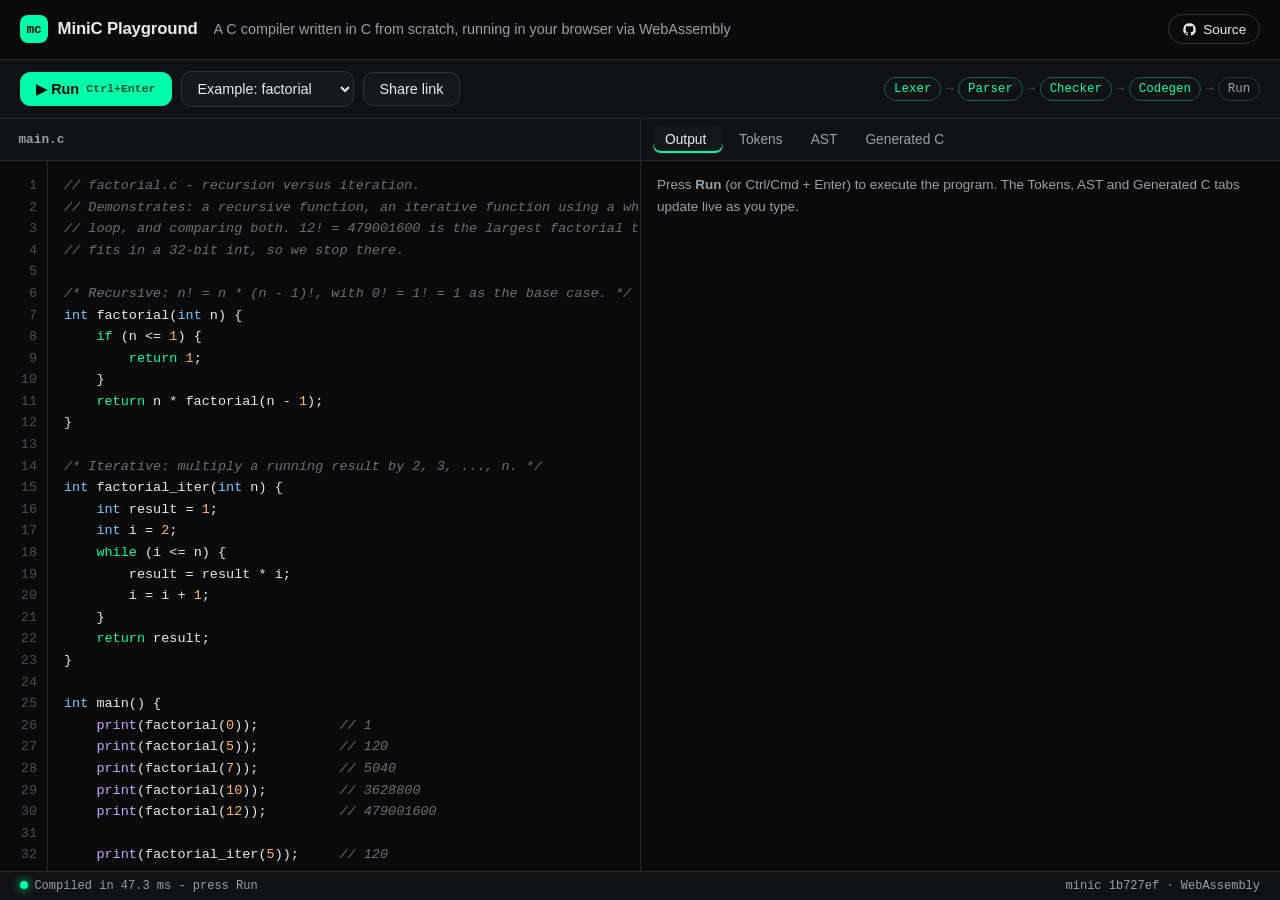
==== minic/index.html @ afec1979 "Add MiniC playground at /minic/ Self-contained page: the MiniC compiler compiled to WebAssembly, wit" ====
<!DOCTYPE html>
<html lang="en">
<head>
<meta charset="utf-8">
<meta name="viewport" content="width=device-width, initial-scale=1">
<title>MiniC Playground - a C compiler written in C, running in your browser</title>
<meta name="description" content="Try MiniC, a hand-written compiler for a subset of C, in your browser: see tokens, the abstract syntax tree and the generated C, and run programs. Compiled to WebAssembly.">
<style>
:root{
  --bg:#0a0a0a;--panel:#111213;--panel-2:#17181a;--line:#26292b;--line-2:#33363a;
  --text:#e9ebec;--muted:#9aa0a6;--hi:#03fca9;--hi-ink:#0a0a0a;--err:#ff6b6b;--warn:#ffcc66;
  --kw:#03fca9;--type:#7cc7ff;--num:#ffb86b;--str:#f5d76e;--com:#6b7177;--fn:#c9a6ff;
  --mono:ui-monospace,"SF Mono",SFMono-Regular,Menlo,Consolas,"Liberation Mono",monospace;
  --sans:-apple-system,BlinkMacSystemFont,"Segoe UI",Inter,Roboto,Helvetica,Arial,sans-serif;
}
*{box-sizing:border-box}
html,body{margin:0;height:100%;background:var(--bg);color:var(--text);font-family:var(--sans)}
a{color:inherit}
button,select{font:inherit;color:inherit}
.app{display:grid;grid-template-rows:auto auto 1fr auto;height:100vh;height:100dvh}

/* header */
header{display:flex;align-items:center;gap:1rem;padding:.9rem 1.25rem;border-bottom:1px solid var(--line)}
.logo{display:flex;align-items:center;gap:.6rem;font-weight:700;letter-spacing:-.01em;font-size:1.05rem;white-space:nowrap}
.logo .mark{width:28px;height:28px;border-radius:8px;background:var(--hi);color:var(--hi-ink);display:grid;place-items:center;font:700 .8rem var(--mono)}
.tag{color:var(--muted);font-size:.9rem;overflow:hidden;text-overflow:ellipsis;white-space:nowrap}
.spacer{flex:1}
.hlink{display:inline-flex;align-items:center;gap:.4rem;padding:.4rem .8rem;border:1px solid var(--line-2);border-radius:999px;text-decoration:none;font-size:.85rem;white-space:nowrap}
.hlink:hover{border-color:var(--hi)}
.hlink svg{width:15px;height:15px;fill:currentColor}

/* toolbar */
.toolbar{display:flex;flex-wrap:wrap;align-items:center;gap:.6rem;padding:.7rem 1.25rem;border-bottom:1px solid var(--line);background:var(--panel)}
.btn{display:inline-flex;align-items:center;gap:.45rem;padding:.5rem .95rem;border-radius:10px;border:1px solid var(--line-2);background:var(--panel-2);cursor:pointer;font-size:.9rem}
.btn:hover{border-color:var(--muted)}
.btn.primary{background:var(--hi);color:var(--hi-ink);border-color:var(--hi);font-weight:650}
.btn.primary:hover{filter:brightness(1.08)}
.btn:disabled{opacity:.55;cursor:default}
.btn kbd{font:600 .72rem var(--mono);opacity:.7}
select{padding:.5rem .7rem;border-radius:10px;border:1px solid var(--line-2);background:var(--panel-2);cursor:pointer;font-size:.9rem}
.pipeline{display:flex;align-items:center;gap:.3rem;margin-left:auto;font:500 .78rem var(--mono);color:var(--muted)}
.stage{padding:.25rem .55rem;border-radius:999px;border:1px solid var(--line-2);transition:all .2s}
.stage.ok{border-color:#1f5f4a;color:var(--hi)}
.stage.bad{border-color:#6b2a2a;color:var(--err);background:#2a1414}
.stage.skip{opacity:.45}
.arrow{opacity:.5}

/* main split */
main{display:grid;grid-template-columns:minmax(0,1fr) minmax(0,1fr);min-height:0}
.pane{display:flex;flex-direction:column;min-height:0;min-width:0}
.pane + .pane{border-left:1px solid var(--line)}
.pane-head{display:flex;align-items:center;gap:.25rem;padding:0 .75rem;height:42px;border-bottom:1px solid var(--line);background:var(--panel);flex:none}
.pane-title{font:600 .8rem var(--mono);color:var(--muted);padding:0 .4rem}
.tab{padding:.4rem .75rem;border:0;background:none;border-radius:8px;cursor:pointer;color:var(--muted);font-size:.86rem}
.tab:hover{color:var(--text)}
.tab[aria-selected="true"]{background:var(--panel-2);color:var(--text);box-shadow:inset 0 -2px 0 var(--hi)}
.tab .count{font:600 .7rem var(--mono);margin-left:.3rem;color:var(--err)}

/* editor */
.editor{position:relative;flex:1;min-height:0;display:flex;overflow:hidden;background:var(--bg)}
.gutter{flex:none;padding:14px 10px 14px 0;width:48px;text-align:right;font:13.5px/1.6 var(--mono);color:#4b5056;user-select:none;overflow:hidden;background:var(--bg);border-right:1px solid var(--line)}
.gutter div.err{color:var(--err);font-weight:700}
.code-wrap{position:relative;flex:1;min-width:0}
.code-wrap pre,.code-wrap textarea{position:absolute;inset:0;margin:0;padding:14px 16px;border:0;font:13.5px/1.6 var(--mono);tab-size:4;white-space:pre;overflow:auto;letter-spacing:0}
.code-wrap pre{pointer-events:none;color:var(--text)}
.code-wrap textarea{background:transparent;color:transparent;caret-color:var(--hi);resize:none;outline:none;-webkit-text-fill-color:transparent}
.code-wrap textarea::selection{background:rgba(3,252,169,.25);-webkit-text-fill-color:transparent}
.k{color:var(--kw)}.t{color:var(--type)}.n{color:var(--num)}.s{color:var(--str)}.c{color:var(--com);font-style:italic}.f{color:var(--fn)}

/* output */
.out{flex:1;min-height:0;overflow:auto;margin:0;padding:14px 16px;font:13.5px/1.6 var(--mono);white-space:pre;background:var(--bg)}
.out .e{color:var(--err)}.out .w{color:var(--warn)}.out .m{color:var(--muted)}.out .okline{color:var(--hi)}
.out .node{color:var(--type)}.out .lbl{color:var(--muted)}
.tokgrid{display:flex;flex-wrap:wrap;gap:6px;white-space:normal}
.tok{padding:.2rem .5rem;border-radius:7px;border:1px solid var(--line-2);font:12.5px var(--mono);background:var(--panel)}
.tok.kw{border-color:#1f5f4a;color:var(--kw)}.tok.id{color:var(--text)}.tok.lit{color:var(--num);border-color:#5a4325}.tok.op{color:var(--muted)}.tok.eof{opacity:.5}
.empty{color:var(--muted);font-family:var(--sans);white-space:normal;line-height:1.5}

/* status bar */
footer{display:flex;align-items:center;gap:1rem;padding:.45rem 1.25rem;border-top:1px solid var(--line);font:12px var(--mono);color:var(--muted);background:var(--panel)}
footer .dot{width:8px;height:8px;border-radius:50%;background:var(--hi);box-shadow:0 0 10px var(--hi);display:inline-block;margin-right:.4rem}
footer .dot.bad{background:var(--err);box-shadow:0 0 10px var(--err)}
footer .grow{flex:1}

@media (max-width:860px){
  .app{height:auto;min-height:100vh}
  main{grid-template-columns:1fr}
  .pane + .pane{border-left:0;border-top:1px solid var(--line)}
  .editor{min-height:340px}
  .out{min-height:300px}
  .tag{display:none}
  .pipeline{margin-left:0;width:100%;overflow-x:auto}
}
</style>
</head>
<body>
<div class="app">
  <header>
    <div class="logo"><span class="mark">mc</span>MiniC Playground</div>
    <div class="tag">A C compiler written in C from scratch, running in your browser via WebAssembly</div>
    <div class="spacer"></div>
    <a class="hlink" href="https://github.com/MrBaten/minic-compiler" target="_blank" rel="noopener"><svg viewBox="0 0 24 24" aria-hidden="true"><path d="M12 2a10 10 0 0 0-3.16 19.49c.5.09.68-.22.68-.48v-1.7c-2.78.6-3.37-1.34-3.37-1.34-.45-1.16-1.11-1.47-1.11-1.47-.91-.62.07-.6.07-.6 1 .07 1.53 1.03 1.53 1.03.9 1.52 2.34 1.08 2.91.83.09-.65.35-1.09.63-1.34-2.22-.25-4.55-1.11-4.55-4.94 0-1.09.39-1.98 1.03-2.68-.1-.25-.45-1.27.1-2.64 0 0 .84-.27 2.75 1.02a9.5 9.5 0 0 1 5 0c1.91-1.3 2.75-1.02 2.75-1.02.55 1.37.2 2.39.1 2.64.64.7 1.03 1.59 1.03 2.68 0 3.84-2.34 4.68-4.57 4.93.36.31.68.92.68 1.85v2.75c0 .27.18.58.69.48A10 10 0 0 0 12 2Z"/></svg>Source</a>
  </header>

  <div class="toolbar">
    <button class="btn primary" id="run" title="Run (Ctrl/Cmd + Enter)">&#9654; Run <kbd id="runkey">Ctrl+Enter</kbd></button>
    <select id="examples" aria-label="Load an example"></select>
    <button class="btn" id="share" title="Copy a link to this program">Share link</button>
    <div class="pipeline" aria-label="Compiler pipeline status">
      <span class="stage" id="st-lexer">Lexer</span><span class="arrow">&rarr;</span>
      <span class="stage" id="st-parser">Parser</span><span class="arrow">&rarr;</span>
      <span class="stage" id="st-checker">Checker</span><span class="arrow">&rarr;</span>
      <span class="stage" id="st-codegen">Codegen</span><span class="arrow">&rarr;</span>
      <span class="stage" id="st-run">Run</span>
    </div>
  </div>

  <main>
    <section class="pane" aria-label="Mini-C source">
      <div class="pane-head"><span class="pane-title">main.c</span></div>
      <div class="editor">
        <div class="gutter" id="gutter" aria-hidden="true"></div>
        <div class="code-wrap">
          <pre id="hl" aria-hidden="true"></pre>
          <textarea id="src" spellcheck="false" autocapitalize="off" autocomplete="off" autocorrect="off" aria-label="Mini-C source code"></textarea>
        </div>
      </div>
    </section>
    <section class="pane" aria-label="Compiler output">
      <div class="pane-head" role="tablist">
        <button class="tab" role="tab" data-tab="output" aria-selected="true">Output<span class="count" id="errcount"></span></button>
        <button class="tab" role="tab" data-tab="tokens" aria-selected="false">Tokens</button>
        <button class="tab" role="tab" data-tab="ast" aria-selected="false">AST</button>
        <button class="tab" role="tab" data-tab="c" aria-selected="false">Generated C</button>
      </div>
      <div class="out" id="out" role="tabpanel" tabindex="0"></div>
    </section>
  </main>

  <footer>
    <span id="status"><span class="dot"></span>Loading compiler&hellip;</span>
    <span class="grow"></span>
    <span id="meta">minic 1b727ef &middot; WebAssembly</span>
  </footer>
</div>

<script>
/*
 * minic-wasi.js - a minimal WASI host for running minic.wasm.
 *
 * minic.wasm is the unmodified compiler (src/*.c) built with
 * `clang --target=wasm32-wasi`. It only needs a handful of WASI calls:
 * command-line arguments, stdin/stdout/stderr and proc_exit. Files are never
 * opened: the program source is passed on stdin (`minic - --run`).
 *
 * runMinic(module, args, stdinText, options) -> { stdout, stderr, exitCode, truncated }
 *   module     a compiled WebAssembly.Module of minic.wasm
 *   args       argument list without argv[0], e.g. ["-", "--ast"]
 *   stdinText  the Mini-C source code
 *   options    { maxOutputBytes } (default 1 MiB per stream)
 *
 * Works in browsers (main thread or worker) and in Node.js (used by test.mjs).
 * Very deep recursion can exhaust the JavaScript engine's stack before
 * minic's own recursion limit; that is reported as a runtime error too.
 */
(function (root) {
    "use strict";

    var ERRNO_SUCCESS = 0;
    var ERRNO_BADF = 8;
    var ERRNO_NOENT = 44;
    var ERRNO_SPIPE = 70;

    /* Thrown by proc_exit to unwind out of the WebAssembly call stack. */
    function ExitSignal(code) { this.code = code; }

    /* Thrown when a program prints more than the output limit. */
    function OutputLimit() {}

    function runMinic(module, args, stdinText, options) {
        var maxOut = (options && options.maxOutputBytes) || 1024 * 1024;
        var encoder = new TextEncoder();
        var argv = ["minic"].concat(args).map(function (a) { return encoder.encode(a + "\0"); });
        var stdin = encoder.encode(stdinText || "");
        var stdinPos = 0;
        var out = { 1: [], 2: [] };
        var outLen = { 1: 0, 2: 0 };
        var truncated = false;
        var memory = null;

        function view() { return new DataView(memory.buffer); }
        function bytes() { return new Uint8Array(memory.buffer); }

        var wasi = {
            args_sizes_get: function (argcPtr, bufSizePtr) {
                var size = argv.reduce(function (n, a) { return n + a.length; }, 0);
                view().setUint32(argcPtr, argv.length, true);
                view().setUint32(bufSizePtr, size, true);
                return ERRNO_SUCCESS;
            },
            args_get: function (argvPtr, bufPtr) {
                var dv = view(), mem = bytes();
                argv.forEach(function (a, i) {
                    dv.setUint32(argvPtr + 4 * i, bufPtr, true);
                    mem.set(a, bufPtr);
                    bufPtr += a.length;
                });
                return ERRNO_SUCCESS;
            },
            fd_write: function (fd, iovs, iovsLen, nwrittenPtr) {
                var dv = view(), mem = bytes(), total = 0, i;
                if (fd !== 1 && fd !== 2) { return ERRNO_BADF; }
                for (i = 0; i < iovsLen; i++) {
                    var ptr = dv.getUint32(iovs + 8 * i, true);
                    var len = dv.getUint32(iovs + 8 * i + 4, true);
                    if (outLen[fd] + len > maxOut) {
                        truncated = true;
                        throw new OutputLimit();
                    }
                    out[fd].push(mem.slice(ptr, ptr + len));
                    outLen[fd] += len;
                    total += len;
                }
                dv.setUint32(nwrittenPtr, total, true);
                return ERRNO_SUCCESS;
            },
            fd_read: function (fd, iovs, iovsLen, nreadPtr) {
                var dv = view(), mem = bytes(), total = 0, i;
                if (fd !== 0) { return ERRNO_BADF; }
                for (i = 0; i < iovsLen; i++) {
                    var ptr = dv.getUint32(iovs + 8 * i, true);
                    var len = dv.getUint32(iovs + 8 * i + 4, true);
                    var chunk = stdin.subarray(stdinPos, stdinPos + len);
                    mem.set(chunk, ptr);
                    stdinPos += chunk.length;
                    total += chunk.length;
                    if (chunk.length < len) { break; }
                }
                dv.setUint32(nreadPtr, total, true);
                return ERRNO_SUCCESS;
            },
            fd_fdstat_get: function (fd, statPtr) {
                var dv = view();
                if (fd > 2) { return ERRNO_BADF; }
                dv.setUint8(statPtr, 2);                     /* character device */
                dv.setUint16(statPtr + 2, 0, true);          /* flags */
                dv.setBigUint64(statPtr + 8, BigInt("0xffffffffffffffff"), true);
                dv.setBigUint64(statPtr + 16, BigInt("0xffffffffffffffff"), true);
                return ERRNO_SUCCESS;
            },
            fd_fdstat_set_flags: function () { return ERRNO_SUCCESS; },
            fd_seek: function () { return ERRNO_SPIPE; },
            fd_close: function () { return ERRNO_SUCCESS; },
            fd_prestat_get: function () { return ERRNO_BADF; },      /* no preopened dirs */
            fd_prestat_dir_name: function () { return ERRNO_BADF; },
            path_open: function () { return ERRNO_NOENT; },          /* no filesystem */
            proc_exit: function (code) { throw new ExitSignal(code); }
        };

        var instance = new WebAssembly.Instance(module, { wasi_snapshot_preview1: wasi });
        memory = instance.exports.memory;
        var exitCode = 0;
        try {
            instance.exports._start();
        } catch (e) {
            if (e instanceof ExitSignal) {
                exitCode = e.code;
            } else if (e instanceof OutputLimit) {
                exitCode = 1;
            } else if (e instanceof RangeError) {
                /* The JavaScript engine's own call stack ran out (deep Mini-C
                 * recursion) before minic's MAX_CALL_DEPTH was reached. */
                out[2].push(encoder.encode("Runtime Error: call stack overflow (recursion too deep for the browser's stack)\n"));
                exitCode = 1;
            } else if (e instanceof WebAssembly.RuntimeError) {
                out[2].push(encoder.encode("minic: internal error: " + e.message + "\n"));
                exitCode = 134;
            } else {
                throw e;
            }
        }

        function join(chunks) {
            var n = chunks.reduce(function (s, c) { return s + c.length; }, 0);
            var all = new Uint8Array(n), off = 0;
            chunks.forEach(function (c) { all.set(c, off); off += c.length; });
            return new TextDecoder("utf-8").decode(all);
        }

        return { stdout: join(out[1]), stderr: join(out[2]), exitCode: exitCode, truncated: truncated };
    }

    root.runMinic = runMinic;
    if (typeof module !== "undefined" && module.exports) {
        module.exports = { runMinic: runMinic };
    }
})(typeof self !== "undefined" ? self : this);

</script>
<script>
(function () {
  "use strict";

  var WASM_BASE64 = "AGFzbQEAAAABjAEUYAF/AX9gA39/fwF/YAN/fn8BfmACf38Bf2AEf39/fwF/YAR/fn9/AX9gCX9/f39/fn5/fwF/YAF/AGAAAGAFf39/f38Bf2ACf38AYAR/f39/AGADf39/AGAAAX9gCH9/f39+fn9/AX9gBX9/f39/AGACf34AYAR/f39+AX5gAnx/[base64]/AUHg2oAECwcTAgZtZW1vcnkCAAZfc3RhcnQADgkOAQBBAQsGaGptboIBigEKs4AElgEEABBhCwMAAAtEAQF/AkACQEEAKAKAxoCAAA0AQQBBATYCgMaAgAAQjICAgAAQxoCAgAAhABDWgICAACAADQEPCwAACyAAENKAgIAAAAtQAQF/AkBBAUHgABDCgICAACIDDQBB256AgABBFUEBQQAoAuSvgIAAEPqAgIAAGkEBENeAgIAAAAsgAyACNgIIIAMgATYCBCADIAA2AgAgAwtZAQJ/[base64]/QbWWgIAAIQECQCAAQQ5LDQAgAEECdEGYq4CAAGooAgAhAQsgAQsuAQF/QdGMgIAAIQECQCAAQX9qIgBBA0sNACAAQQJ0QYirgIAAaigCACEBCyABC40RAQZ/[base64]/[base64]/[base64]/aiIHQQNLDQAgB0ECdEGIq4CAAGooAgAhBQsgBCgCECEEIAIgBTYCACACIARBh6uAgAAgBBs2AgRBlIuAgAAgAhD+gICAABogA0EEaiEDIAZBAWoiBiAAKAJYSA0ACwtBpZiAgAAQgIGAgAAaIAFBAWohASAAKAJAIgANEQwSC0HRjICAACEEAkAgACgCHEF/aiIFQQNLDQAgBUECdEGIq4CAAGooAgAhBAsgAiADNgI0IAIgBDYCMEGloYCAACACQTBqEP6AgIAAGiABQQFqIQEgACgCNCIADRAMEQtB/I+AgAAQgIGAgAAaIABBzABqKAIAQQFIDRAgAUEBaiEEQQAhA0EAIQEDQCAAKAJIIANqKAIAIAQQlYCAgAAgA0EEaiEDIAFBAWoiASAAKAJMSA0ADBELC0G/iYCAABCAgYCAABogAUEBaiEFIAAoAjghBgJAIAFBAEgiBA0AIAVBAXQiA0EBIANBAUobIQMDQEEgEP+AgIAAGiADQX9qIgMNAAsLQdOWgIAAEICBgIAAGiAGIAFBAmoiARCVgICAACAAKAJAIQYCQCAEDQAgBUEBdCIDQQEgA0EBShshAwNAQSAQ/4CAgAAaIANBf2oiAw0ACwtB3paAgAAQgIGAgAAaIAYgARCVgICAACAAKAJEIgBFDQ8CQCAEDQAgBUEBdCIDQQEgA0EBShshAwNAQSAQ/[base64]/4CAgAAaIANBf2oiAw0ACwtBx5aAgAAQgIGAgAAaIAANDQwOC0GsiYCAABCAgYCAABoCQCAAKAI0IgRFDQACQCABQQBIDQAgAUEBdEECaiIDQQEgA0EBShshAwNAQSAQ/4CAgAAaIANBf2oiAw0ACwtBzZaAgAAQgIGAgAAaIAQgAUECahCVgICAAAsCQCAAKAI4IgRFDQACQCABQQBIDQAgAUEBdEECaiIDQQEgA0EBShshAwNAQSAQ/4CAgAAaIANBf2oiAw0ACwtB05aAgAAQgIGAgAAaIAQgAUECahCVgICAAAsCQCAAKAI8IgRFDQACQCABQQBIDQAgAUEBdEECaiIDQQEgA0EBShshAwNAQSAQ/[base64]/oCAgAAaDAULIAIgACgCGDYCkAFBmaSAgAAgAkGQAWoQ/[base64]/[base64]/[base64]///[base64]/ajYCMAJAIAcoAhxBA0YNACAHKAIQIgJB4I6AgAAQkYGAgABFDQAgBygCQBCagICAAA0AIAEgAjYCACAHQdSKgIAAIAEQm4CAgAALIAFBADYCPAwBCyABQSxqIAcQnICAgAALIApBAWoiCiAAKAJMSA0ACwsgBA0BC0HZo4CAAEE/[base64]/[base64]/[base64]/[base64]/aiIBRQ0EDAALC0EBDwsgACgCRCIBRQ0BIAAoAkAhAiABIQAgAhCagICAAA0ACwtBAAtuAQF/[base64]/[base64]/I4CAgIAAQRBrIgIkgICAgABB/[base64]/wFxQT9HDQAgBEH/AXFBP0cNAEG0loCAAEECQQEgARD6gICAABoMAQsgAsAgARD1gICAABoLIAAtAAEhAiAALQAAIQQgAEEBaiEAIAINAAsLQaKYgIAAQQRBASABEPqAgIAAGgwHC0HgnICAAEEQQQEgARD6gICAABoCQCAAKAIUIgAtAAAiAkUNAEEAIQQDQAJAAkAgAkH/AXFBP0cNACAEQf8BcUE/[base64]/Rw0AIARB/[base64]/[base64]/[base64]/[base64]/[base64]/I4CAgIAAQRBrIgQkgICAgAAgACgCBBDbgICAABogBCABKQIENwMAQQAoAuSvgIAAIgBB/p2AgAAgBBDxgICAABogBCADNgIMIAAgAiADEISBgIAAGkEKIAAQ9YCAgAAaQQEQ14CAgAAAC/MEAQt/[base64]/[base64]/[base64]/EeARB/[base64]/[base64]/[base64]/AXFBPUYbIQoMBwtBEkERIA1B/wFxQT1GGyEKDAYLQRZBFCANQf8BcUE9RhshCgwFC0EXQRUgDUH/AXFBPUYbIQoMBAsgDUH/AXEhDEEmIQ1BGCEKIAxBJkYNAyACQSY7AGggAiACQegAajYCICAHIAZB+5mAgAAgAkEgahCtgICAAAALIA1B/wFxIQxB/[base64]/[base64]/AXEOCwIAAAAAAAAAAAACAAsgBkEBaiEGIAogC2otAAAhDSALQQFqIgghCwwACwsLCwtlAQF/[base64]/[base64]/[base64]/[base64]/IAAQvYCAgAAhAQN/[base64]/[base64]/gICAAAuGNwELfyOAgICAAEEQayIBJICAgIAAAkBBACgCnMaAgAAiAg0AAkACQEEAKALcyYCAACIDRQ0AQQAoAuDJgIAAIQQMAQtBAEJ/[base64]/[base64]/[base64]/IQUgAEG/f0sNACAAQRNqIgRBcHEhBUEAKAKIxoCAACIKRQ0AQQAhCAJAIAVBgAJJDQBBHyEIIAVB////B0sNACAEQQh2IgQgBEGA/[base64]/Rg0FIAkhBwJAQQAoAuDJgIAAIgRBf2oiAyAAcUUNACAJIABrIAMgAGpBACAEa3FqIQcLIAcgBU0NBSAHQf7///8HSw0FAkBBACgCvMmAgAAiBEUNAEEAKAK0yYCAACIDIAdqIgYgA00NBiAGIARLDQYLIAcQ1ICAgAAiBCAARw0BDAcLIAAgBmsgB3EiB0H+////B0sNBCAHENSAgIAAIgAgBCgCACAEKAIEakYNAyAAIQQLAkAgBEF/Rg0AIAVByABqIAdNDQACQCAIIAdrQQAoAuTJgIAAIgNqQQAgA2txIgNB/v///wdNDQAgBCEADAcLAkAgAxDUgICAAEF/Rg0AIAMgB2ohByAEIQAMBwtBACAHaxDUgICAABoMBAsgBCEAIARBf0cNBQwDC0EAIQkMBwtBACEADAULIABBf0cNAgtBAEEAKALAyYCAAEEEcjYCwMmAgAALIAlB/v///wdLDQEgCRDUgICAACEAQQAQ1ICAgAAhBCAAQX9GDQEgBEF/[base64]/[base64]////B0sNACAEQQh2IgMgA0GA/[base64]////B0sNACAAQQh2IgQgBEGA/[base64]/AUsNACADQXhxQazGgIAAaiEEAkACQEEAKAKExoCAACIGQQEgA0EDdnQiA3ENAEEAIAYgA3I2AoTGgIAAIAQhAwwBCyAEKAIIIQMLIAMgADYCDCAEIAA2AgggACAENgIMIAAgAzYCCAwBC0EfIQQCQCADQf///wdLDQAgA0EIdiIEIARBgP4/[base64]/[base64]/[base64]/AUsNACAAQXhxQazGgIAAaiECAkACQEEAKAKExoCAACIEQQEgAEEDdnQiAHENAEEAIAQgAHI2AoTGgIAAIAIhAAwBCyACKAIIIQALIAAgATYCDCACIAE2AgggASACNgIMIAEgADYCCA8LQR8hAgJAIABB////B0sNACAAQQh2IgIgAkGA/[base64]/aiIBQX8gARs2AqTGgIAACwtrAgF/[base64]/gICAACICDQBBAA8LIAIgAEF8QXggAygCACIFQQNxGyAFQXhxaiIFIAEgBSABSRsQjYGAgAAhASAAEMGAgIAAIAEhAAsgAAuSDQEGfyAAIAFqIQICQAJAIAAoAgQiA0EBcQ0AIANBA3FFDQEgACgCACIDIAFqIQECQAJAIAAgA2siAEEAKAKYxoCAAEYNAAJAIANB/[base64]/wFLDQAgAUF4cUGsxoCAAGohAwJAAkBBACgChMaAgAAiBEEBIAFBA3Z0IgFxDQBBACAEIAFyNgKExoCAACADIQEMAQsgAygCCCEBCyABIAA2AgwgAyAANgIIIAAgAzYCDCAAIAE2AggPC0EfIQMCQCABQf///wdLDQAgAUEIdiIDIANBgP4/[base64]//8DcQsRACAAIAEQgYCAgABB//8DcQsPACAAEIKAgIAAQf//A3ELEQAgACABEIOAgIAAQf//A3ELEQAgACABEISAgIAAQf//A3ELEQAgACABEIWAgIAAQf//A3ELEwAgACABIAIQhoCAgABB//8DcQsVACAAIAEgAiADEIeAgIAAQf//A3ELFQAgACABIAIgAxCIgICAAEH//wNxCxUAIAAgASACIAMQiYCAgABB//8DcQslACAAIAEgAiACEJOBgIAAIAMgBCAFIAYgBxCKgICAAEH//wNxCwsAIAAQi4CAgAAACwQAAAALTgACQCAADQA/AEEQdA8LAkAgAEH//wNxDQAgAEF/TA0AAkAgAEEQdkAAIgBBf0cNAEEAQTA2AvTJgIAAQX8PCyAAQRB0DwsQ04CAgAAACwIACw4AENWAgIAAEPKAgIAACxcAENWAgIAAEPKAgIAAIAAQxYCAgAAACwIAC5gBAQV/[base64]/[base64]/[base64]/[base64]/Rg0BPwCtQhCGIAGtWA0BIAJBCGohAiAAQX9qIgBFDQIMAAsLENOAgIAAAAsLXQEBfyOAgICAAEEQayIEJICAgIAAIAQgAzYCDAJAAkBBgICAgABFDQAgACABIAIgBEEMakEAEI2AgIAAIQMMAQsgACABIAIQ4ICAgAAhAwsgBEEQaiSAgICAACADC7cCAQp/IABBf2ohAwNAIANBAWoiAy0AAEEvRg0AC0EAIQQCQAJAQQAoAvjJgIAAIgVFDQBBACgC/MmAgAAhBkF/IQcDQCAGIAVBf2oiBUEDdGoiCCgCACIJEJOBgIAAIQoCQAJAIAdBf0YNACAKIARNDQELAkACQCAKDQAgAy0AAEH/AXFBL0cNAQsgAyAJIAoQjIGAgAANASAJQX9qIQsgCiEMAkADQCAMIgBFDQEgAEF/aiEMIAsgAGotAABBL0YNAAsLIAMgAGotAAAiAEEvRg0AIAANAQsgASAJNgIAIAgoAgQhByAKIQQLIAUNAAsgB0F/[base64]/n0hBSAEQQlxDQILQQBBHDYC9MmAgABBfyEEDAILQr79/31CvP3+fSACQYCAgCBxGyIFQsGCgAKEIAUgAkGAgICAAXEbIQULAkAgACADQQhqEMqAgIAAIgRFDQBBACAENgL0yYCAAEF/IQQMAQtBfyEEAkAgACACQX9zQRh2QQFxIAEgAkEMdkH/H3EgAykDGCIGIAWDIAYgAkH/H3EgA0EEahDRgICAACICRQ0AQQAgAjYC9MmAgAAMAQsgAygCBCEECyADQSBqJICAgIAAIAQLIQACQCAAEMmAgIAAIgANAEEADwtBACAANgL0yYCAAEF/C6EBAQJ/I4CAgIAAQRBrIgIkgICAgAACQAJAQYCAgIAARQ0AIAAgAkEMakGEyoCAAEGIyoCAAEEBEI2AgIAAIQMMAQsgACACQQxqQYTKgIAAQYjKgIAAKAIAEN+AgIAAIQMLQX8hAAJAAkAgA0F/Rw0AQQBBLDYC9MmAgAAMAQsgA0GEyoCAACgCACABEOKAgIAAIQALIAJBEGokgICAgAAgAAuSAgIBfwJ+I4CAgIAAQSBrIgMkgICAgAACQAJAAkACQAJAAkAgAUF/[base64]/x9xEMuAgIAAIgENAEEAIQEMAwtBACABNgL0yYCAAAwBC0EAQRw2AvTJgIAAC0F/IQELIANBIGokgICAgAAgAQtmAQJ/I4CAgIAAQSBrIgEkgICAgAACQAJAIAAgAUEIahDKgICAACIADQBBOyEAIAEtAAhBAkcNACABLQAQQSRxDQBBASECDAELQQAhAkEAIAA2AvTJgIAACyABQSBqJICAgIAAIAILZAEBfyOAgICAAEEQayIDJICAgIAAAkACQCAAIAEgAkH/AXEgA0EIahDPgICAACICRQ0AQQBBxgAgAiACQcwARhs2AvTJgIAAQn8hAQwBCyADKQMIIQELIANBEGokgICAgAAgAQsRACAAKAI4IAEgAhDngICAAAtxAQJ/[base64]/[base64]/IQIMAQsgAygCBCECCyADQRBqJICAgIAAIAIL/[base64]/aiAGLQAAOgAACyACIQYLIANBEGokgICAgAAgBgsNACAAKAI4EOOAgIAAC4UDAQR/[base64]/[base64]/AkBB/pSAgAAgASwAAEEEEIuBgIAADQBBAEEcNgL0yYCAAEEADwtBACECAkAgACABENyAgIAAEOSAgIAAIgBBAEgNACAAIAEQ74CAgAAiAg0AIAAQ44CAgAAaQQAhAgsgAgs3AQF/I4CAgIAAQRBrIgMkgICAgAAgAyACNgIMIAAgASACEISBgIAAIQIgA0EQaiSAgICAACACC4MDAQN/[base64]/[base64]/[base64]/aiABcjYCPAJAIAAoAhQgACgCGEYNACAAQQBBACAAKAIgEYGAgIAAABoLIABBADYCGCAAQgA3AxACQCAAKAIAIgFBBHFFDQAgACABQSByNgIAQX8PCyAAIAAoAiggACgCLGoiAjYCCCAAIAI2AgQgAUEbdEEfdQvEAQEDfyADIAMoAjwiBEF/[base64]/[base64]/NgJACyAAIAEgAhDqgICAAAtVAQF/AkBBACgC0NqAgAAiAQ0AQbjagIAAIQFBAEG42oCAADYC0NqAgAALQQAgACAAQcwASxtBAXRBgLyAgABqLwEAQfCvgIAAaiABKAIUEJeBgIAAC4wDAQN/[base64]/[base64]/////B3NKDQEgEyASaiESAkACQAJAAkACQAJAAkACQAJAIBQtAAAiE0UNACAUIQEDQAJAAkACQCATQf8BcSITRQ0AIBNBJUcNAiABIRUgASETA0ACQCATLQABQSVGDQAgEyEBDAMLIBVBAWohFSATLQACIRYgE0ECaiIBIRMgFkElRg0ADAILCyABIRULIBUgFGsiEyASQf////[base64]/IBpBCmwiFiABaiABIBZB/////wdzSxshGiATLAABIQEgE0EBaiIWIRMgAUFQaiIBQQpJDQEgGkEASA0ODAULIBMsAAEhAUF/[base64]/IRgCQCAdQcyZs+YASw0AQX8gHUEKbCIBIBxqIBwgAUH/////B3NLGyEYC0EBIRsgFiwAASEcIBghHSAWQQFqIgEhFiAcQVBqIhxBCkkNAAsLA0AgEyEWIAEsAAAiE0GFf2pBRkkNASABQQFqIQEgEyAWQTpsakHfvICAAGotAAAiE0F/akEISQ0ACwJAAkACQCATQRtGDQAgE0UNAwJAIBdBAEgNACAEIBdBAnRqIBM2AgAgBSADIBdBA3RqKQMANwM4DAILAkAgAA0AQQAhEgwOCyAFQThqIBMgAhCGgYCAAAwCCyAXQX9KDQILQQAhEyAARQ0ICyAZQf//e3EiHSAZIBlBgMAAcRshHgJAAkACQAJAAkACQAJAAkACQAJAAkACQAJAAkACQAJAAkAgAUF/aiwAACITQV9xIBMgE0EPcUEDRhsgEyAWGyIfQb9/ag44EBINEhAQEBISEhISEhISEhISDBISEhIDEhISEhISEhIQEggFEBAQEgUSEhIJAQQCEhIKEgASEgMSC0EAIRxBpYiAgAAhFyAFKQM4ISAMBQtBACETAkACQAJAAkACQAJAAkAgFkH/[base64]/VQ0AIAVCACAgfSIgNwM4QQEhHEGliICAACEXDAELAkAgHkGAEHFFDQBBASEcQaaIgIAAIRcMAQtBp4iAgABBpYiAgAAgHkEBcSIcGyEXCwJAAkAgIEKAgICAEFoNACAgISEgECEUDAELIBAhFANAIBRBf2oiFCAgICBCCoAiIUIKfn2nQTByOgAAICBC/////58BViETICEhICATDQALCyAhpyITRQ0AA0AgFEF/aiIUIBMgE0EKbiIWQQpsa0EwcjoAACATQQlLIRkgFiETIBkNAAsLAkAgG0UNACAYQQBIDRILIB5B//[base64]/////ByAYQf////[base64]/[base64]/[base64]/[base64]/[base64]/////[base64]/[base64]/[base64]/[base64]/f///wdB/v///wcgGyApciIkG0oNCCAbICRBAEdqQQFqISYCQAJAIB9BX3FBxgBHIicNACAZICZB/////wdzSg0KIBlBACAZQQBKGyETDAELAkACQCAZDQAgBiEUIAYhFQwBCyAZIBlBH3UiE3MgE2shEyAGIRQgBiEVA0AgFUF/aiIVIBMgE0EKbiIYQQpsa0EwcjoAACAUQX9qIRQgE0EJSyEcIBghEyAcDQALCwJAIAYgFGtBAUoNACAVIA8gFGtqIhVBMCAOIBRqEI6BgIAAGgsgFUF+aiIoIB86AAAgFUF/akEtQSsgGUEASBs6AAAgBiAoayITICZB/////wdzSg0JCyATICZqIhMgI0H/////B3NKDQggEyAjaiEcAkAgHkGAwARxIh4NACAaIBxMDQAgBUHwBGpBICAaIBxrIhNBgAIgE0GAAkkiFRsQjoGAgAAaAkAgFQ0AA0ACQCAALQAAQSBxDQAgBUHwBGpBgAIgABD5gICAABoLIBNBgH5qIhNB/[base64]/[base64]/[base64]/[base64]////8Hc0oNBSAaIBwgG2oiFiAaIBZKGyITIBVKDQUCQCAdQYDABHEiHQ0AIBYgGk4NACAFQfAAakEgIBMgFmsiFUGAAiAVQYACSSIeGxCOgYCAABoCQCAeDQADQAJAIAAtAABBIHENACAFQfAAakGAAiAAEPmAgIAAGgsgFUGAfmoiFUH/[base64]/[base64]/Sg0ACwsgAEEwIBtBEmpBEkEAEIeBgIAAIAAtAABBIHENACAoIAYgKGsgABD5gICAABoLIB5BgMAARw0BIBogHEwNASAFQfAEakEgIBogHGsiE0GAAiATQYACSSIVGxCOgYCAABoCQCAVDQADQAJAIAAtAABBIHENACAFQfAEakGAAiAAEPmAgIAAGgsgE0GAfmoiE0H/AUsNAAsLIAAtAABBIHENASAFQfAEaiATIAAQ+YCAgAAaDAELICUgH0EadEEfdUEJcWohFwJAIBhBC0sNAAJAAkBBDCAYayITQQdxIhUNAEQAAAAAAAAwQCErDAELIBhBdGohE0QAAAAAAAAwQCErA0AgE0EBaiETICtEAAAAAAAAMECiISsgFUF/[base64]/[base64]/f///[base64]/[base64]/[base64]/[base64]/[base64]/IQAgBEEAIAFBf2oiBiAGIAFLGzYCdCAEQQBB8AAQjoGAgAAiBEF/NgJAIARBhoCAgAA2AiAgBCAEQfAAajYCRCAEIARB/[base64]/ICAQN/IAJBAEchAwJAAkACQAJAIABBA3FFDQAgAkUNAAJAIAAtAAAgAUH/AXFHDQAgACEEIAIhBQwDCyACQX9qIgVBAEchAyAAQQFqIgRBA3FFDQEgBUUNASAELQAAIAFB/wFxRg0CIAJBfmoiBUEARyEDIABBAmoiBEEDcUUNASAFRQ0BIAQtAAAgAUH/AXFGDQIgAkF9aiIFQQBHIQMgAEEDaiIEQQNxRQ0BIAVFDQEgBC0AACABQf8BcUYNAiAAQQRqIQQgAkF8aiIFQQBHIQMMAQsgAiEFIAAhBAsgA0UNAQJAIAQtAAAgAUH/AXFGDQAgBUEESQ0AIAFB/wFxQYGChAhsIQADQCAEKAIAIABzIgJBf3MgAkH//ft3anFBgIGChHhxDQIgBEEEaiEEIAVBfGoiBUEDSw0ACwsgBUUNAQsgAUH/AXEhAgNAAkAgBC0AACACRw0AIAQPCyAEQQFqIQQgBUF/aiIFDQALC0EAC0kBA39BACEDAkAgAkUNAAJAA0AgAC0AACIEIAEtAAAiBUcNASABQQFqIQEgAEEBaiEAIAJBf2oiAg0ADAILCyAEIAVrIQMLIAML5gcBBH8CQAJAAkAgAkEgSw0AIAFBA3FFDQEgAkUNASAAIAEtAAA6AAAgAkF/[base64]/[base64]/AX4CQCACQSFJDQAgACABIAL8CwAgAA8LAkAgAkUNACAAIAE6AAAgAiAAaiIDQX9qIAE6AAAgAkEDSQ0AIAAgAToAAiAAIAE6AAEgA0F9aiABOgAAIANBfmogAToAACACQQdJDQAgACABOgADIANBfGogAToAACACQQlJDQAgAEEAIABrQQNxIgRqIgUgAUH/[base64]/AXFGGwvhAgEDfwJAAkACQAJAIAFB/wFxIgJFDQAgAEEDcUUNAgJAIAAtAAAiAw0AIAAPCyADIAFB/wFxRw0BIAAPCyAAIAAQk4GAgABqDwsCQCAAQQFqIgNBA3ENACADIQAMAQsgAy0AACIERQ0BIAQgAUH/AXFGDQECQCAAQQJqIgNBA3ENACADIQAMAQsgAy0AACIERQ0BIAQgAUH/AXFGDQECQCAAQQNqIgNBA3ENACADIQAMAQsgAy0AACIERQ0BIAQgAUH/AXFGDQEgAEEEaiEACwJAIAAoAgAiA0F/cyADQf/9+3dqcUGAgYKEeHENACACQYGChAhsIQIDQCADIAJzIgNBf3MgA0H//ft3anFBgIGChHhxDQEgAEEEaiIAKAIAIgNBf3MgA0H//ft3anFBgIGChHhxRQ0ACwsgAEF/aiEDA0AgA0EBaiIDLQAAIgBFDQEgACABQf8BcUcNAAsLIAMLZwECfyABLQAAIQICQCAALQAAIgNFDQAgAyACQf8BcUcNACAAQQFqIQAgAUEBaiEBA0AgAS0AACECIAAtAAAiA0UNASAAQQFqIQAgAUEBaiEBIAMgAkH/AXFGDQALCyADIAJB/wFxawsuAQJ/AkAgABCTgYCAAEEBaiIBEL6AgIAAIgJFDQAgAiAAIAEQjYGAgAAaCyACC7EBAQJ/IAAhAQJAAkAgAEEDcUUNACAAIQEgAC0AAEUNASAAQQFqIgFBA3FFDQAgAS0AAEUNASAAQQJqIgFBA3FFDQAgAS0AAEUNASAAQQNqIgFBA3FFDQAgAS0AAEUNASAAQQRqIQELIAFBe2ohAQNAIAFBBWohAiABQQRqIQEgAigCACICQX9zIAJB//37d2pxQYCBgoR4cUUNAAsDQCABQQFqIgEtAAANAAsLIAEgAGsLjwEBA38CQCACDQBBAA8LQQAhAwJAIAAtAAAiBEUNACAAQQFqIQAgAkF/aiECA0ACQCABLQAAIgUNACAEIQMMAgsCQCACDQAgBCEDDAILAkAgBEH/AXEgBUYNACAEIQMMAgsgAkF/aiECIAFBAWohASAALQAAIQQgAEEBaiEAIAQNAAsLIANB/wFxIAEtAABrCxoBAX8gAEEAIAEQi4GAgAAiAiAAayABIAIbCwQAIAALDAAgACABEJaBgIAAC1QBAn8jgICAgABBEGsiASSAgICAAEF/IQICQCAAEPeAgIAADQAgACABQQ9qQQEgACgCHBGBgICAAABBAUcNACABLQAPIQILIAFBEGokgICAgAAgAgtHAQJ/[base64]/NwNYIAAgATYCVCAAIAMgAiABa6x8NwNgQX8PCyADQgF8IQMgACgCBCEBIAAoAgghBQJAIAApA1giBEIAUQ0AIAQgA30iBCAFIAFrrFkNACABIASnaiEFCyAAIAU2AlQgACADIAAoAigiBSABa6x8NwNgAkAgASAFSw0AIAFBf2ogAjoAAAsgAgviDAUDfwN+AX8BfgF/[base64]/IAytIgmIIgsgB1QNAANAIAcgCYYhByACrUL/[base64]/NgIIIANCABCZgYCAACADIAJBAUKAgICACBCbgYCAACEEAkAgAUUNACABIAAgAygCBCADKAJgaiADKAIoa2o2AgALIANB8ABqJICAgIAAIASnC7YCAQF/QQEhAwJAIABFDQACQCABQf8ASw0AIAAgAToAAEEBDwsCQAJAQQAoArjagIAADQACQCABQYB/cUGAvwNGDQBBAEEZNgL0yYCAAAwCCyAAIAE6AABBAQ8LAkAgAUH/D0sNACAAIAFBP3FBgAFyOgABIAAgAUEGdkHAAXI6AABBAg8LAkACQCABQYCwA0kNACABQYBAcUGAwANHDQELIAAgAUE/cUGAAXI6AAIgACABQQx2QeABcjoAACAAIAFBBnZBP3FBgAFyOgABQQMPCwJAIAFBgIB8akH//z9LDQAgACABQT9xQYABcjoAAyAAIAFBEnZB8AFyOgAAIAAgAUEGdkE/cUGAAXI6AAIgACABQQx2QT9xQYABcjoAAUEEDwtBAEEZNgL0yYCAAAtBfyEDCyADCxgAAkAgAA0AQQAPCyAAIAFBABCdgYCAAAsXACAAQVBqQQpJIABBIHJBn39qQRpJcguPAQIBfgF/AkAgAL0iAkI0iKdB/w9xIgNB/w9GDQACQCADDQACQCAARAAAAAAAAAAAYg0AIAFBADYCACAADwsgAEQAAAAAAADwQ6IgARCggYCAACEAIAEgASgCAEFAajYCACAADwsgASADQYJ4ajYCACACQv////////+HgH+DQoCAgICAgIDwP4S/IQALIAALdQEBfiAAIAQgAX4gAiADfnwgA0IgiCICIAFCIIgiBH58IANC/////w+DIgMgAUL/////D4MiAX4iBUIgiCADIAR+fCIDQiCIfCADQv////8PgyACIAF+fCIBQiCIfDcDCCAAIAFCIIYgBUL/////[base64]/[base64]/[base64]/////////////////////////////////////////////////////////////////wABAgMEBQYHCAn/////////CgsMDQ4PEBESExQVFhcYGRobHB0eHyAhIiP///////8KCwwNDg8QERITFBUWFxgZGhscHR4fICEiI/////////////////////////////////////////////////////////////////////////////////////////////////////////////////////////////////////////////////////////////////////////////////8AAQIEBwMGBQAAQZDDAAvkAgUAAAAAAAAAAAAAAAQAAAAAAAAAAAAAAAAAAAAAAAAAAgAAAAEAAAAYJQAAAAAAAAAAAAAAAAAAAgAAAAAAAAD/////[base64]";
  var EXAMPLES = {"arithmetic":"// arithmetic.c - the five arithmetic operators and how they combine.\n// Demonstrates: + - * / %, precedence (* / % bind tighter than + -),\n// parentheses, unary minus, and left associativity.\n\nint main() {\n    int a = 10;\n    int b = 3;\n\n    /* The basic operators. Division on ints truncates toward zero. */\n    print(a + b);            // 13\n    print(a - b);            // 7\n    print(a * b);            // 30\n    print(a / b);            // 3\n    print(a % b);            // 1\n\n    /* Precedence: multiplication happens before addition. */\n    print(2 + 3 * 4);        // 14\n    print((2 + 3) * 4);      // 20\n    print(20 - 4 * 2 + 1);   // 13\n    print(2 * 3 + 4 * 5);    // 26\n    print(17 % 5 * 2);       // 4\n\n    /* Left associativity: (10 - 3) - 2, not 10 - (3 - 2). */\n    print(10 - 3 - 2);       // 5\n    print(100 / 10 / 5);     // 2\n\n    /* Unary minus. */\n    print(-a);               // -10\n    print(-(a + b));         // -13\n    print(7 - -2);           // 9\n    print(-7 / 2);           // -3  (truncates toward zero)\n    print(-7 % 3);           // -1  (sign follows the left operand)\n\n    /* Variables inside a larger expression. */\n    print(a * (b + 2) - a / b);  // 47\n    return 0;\n}\n","factorial":"// factorial.c - recursion versus iteration.\n// Demonstrates: a recursive function, an iterative function using a while\n// loop, and comparing both. 12! = 479001600 is the largest factorial that\n// fits in a 32-bit int, so we stop there.\n\n/* Recursive: n! = n * (n - 1)!, with 0! = 1! = 1 as the base case. */\nint factorial(int n) {\n    if (n <= 1) {\n        return 1;\n    }\n    return n * factorial(n - 1);\n}\n\n/* Iterative: multiply a running result by 2, 3, ..., n. */\nint factorial_iter(int n) {\n    int result = 1;\n    int i = 2;\n    while (i <= n) {\n        result = result * i;\n        i = i + 1;\n    }\n    return result;\n}\n\nint main() {\n    print(factorial(0));          // 1\n    print(factorial(5));          // 120\n    print(factorial(7));          // 5040\n    print(factorial(10));         // 3628800\n    print(factorial(12));         // 479001600\n\n    print(factorial_iter(5));     // 120\n    print(factorial_iter(10));    // 3628800\n    print(factorial_iter(12));    // 479001600\n\n    // A table of 1! .. 6!\n    int n = 1;\n    while (n <= 6) {\n        print(factorial(n));\n        n = n + 1;\n    }\n\n    if (factorial(7) == factorial_iter(7)) {\n        print(\"recursive and iterative agree\");\n    }\n    return 0;\n}\n","fibonacci":"// fibonacci.c - the Fibonacci sequence, two ways.\n// Demonstrates: double recursion, an iterative version with a block-local\n// temporary, a for loop, and comparing the two implementations.\n\n/* Recursive: fib(n) = fib(n - 1) + fib(n - 2). Slow, but very direct. */\nint fib(int n) {\n    if (n < 2) {\n        return n;\n    }\n    return fib(n - 1) + fib(n - 2);\n}\n\n/* Iterative: slide a window of two values along the sequence. */\nint fib_iter(int n) {\n    int prev = 0;\n    int cur = 1;\n    int i = 0;\n    while (i < n) {\n        int next = prev + cur;\n        prev = cur;\n        cur = next;\n        i = i + 1;\n    }\n    return prev;\n}\n\nint main() {\n    // First eleven numbers: 0 1 1 2 3 5 8 13 21 34 55\n    for (int i = 0; i <= 10; i = i + 1) {\n        print(fib(i));\n    }\n\n    print(fib(15));        // 610\n    print(fib_iter(20));   // 6765\n    print(fib_iter(30));   // 832040\n\n    if (fib(12) == fib_iter(12)) {\n        print(\"both versions match\");\n    }\n    return 0;\n}\n","fizzbuzz":"// fizzbuzz.c - the interview classic.\n// Demonstrates: a for loop, the % operator, an else-if chain, and mixing\n// string output with number output. Multiples of 3 print Fizz, multiples\n// of 5 print Buzz, multiples of both print FizzBuzz.\n\nint main() {\n    for (int i = 1; i <= 20; i = i + 1) {\n        if (i % 15 == 0) {\n            print(\"FizzBuzz\");\n        } else if (i % 3 == 0) {\n            print(\"Fizz\");\n        } else if (i % 5 == 0) {\n            print(\"Buzz\");\n        } else {\n            print(i);\n        }\n    }\n    return 0;\n}\n","function":"// function.c - defining and calling functions.\n// Demonstrates: parameters and return values, a void function, a function\n// with an explicit (void) parameter list, a function that returns char,\n// nested calls, and calling a function before its definition appears\n// (twice_square uses square, which is defined further down).\n\nvoid banner(void) {\n    print(\"=== functions ===\");\n}\n\nint add(int a, int b) {\n    return a + b;\n}\n\nint max(int a, int b) {\n    if (a > b) {\n        return a;\n    }\n    return b;\n}\n\n/* A void function: no return value, called as a statement. */\nvoid greet(int times) {\n    int i = 0;\n    while (i < times) {\n        print(\"Hello from greet\");\n        i = i + 1;\n    }\n}\n\n/* Returns a char, so print() shows a letter rather than a number. */\nchar grade_letter(int score) {\n    if (score >= 90) {\n        return 'A';\n    }\n    if (score >= 80) {\n        return 'B';\n    }\n    return 'C';\n}\n\n// square is defined after twice_square, yet twice_square may call it.\nint twice_square(int n) {\n    return square(n) * 2;\n}\n\nint square(int n) {\n    return n * n;\n}\n\nint main() {\n    banner();\n    print(add(2, 3));                   // 5\n    print(add(add(1, 2), add(3, 4)));   // 10\n    print(max(4, 9));                   // 9\n    print(max(12, -3));                 // 12\n    greet(2);                           // two lines\n    print(grade_letter(95));            // A\n    print(grade_letter(85));            // B\n    print(grade_letter(50));            // C\n    print(square(7));                   // 49\n    print(twice_square(3));             // 18\n    return 0;\n}\n","gcd":"// gcd.c - greatest common divisor and least common multiple.\n// Demonstrates: Euclid's algorithm written iteratively and recursively,\n// assigning to parameters, and building one function on top of another.\n\n/* Iterative Euclid: replace (a, b) with (b, a % b) until b is zero. */\nint gcd(int a, int b) {\n    while (b != 0) {\n        int t = b;\n        b = a % b;\n        a = t;\n    }\n    return a;\n}\n\n/* Recursive Euclid: the same idea expressed as a recursive call. */\nint gcd_rec(int a, int b) {\n    if (b == 0) {\n        return a;\n    }\n    return gcd_rec(b, a % b);\n}\n\n/* lcm(a, b) = a / gcd(a, b) * b  (dividing first avoids overflow). */\nint lcm(int a, int b) {\n    return a / gcd(a, b) * b;\n}\n\nint main() {\n    print(gcd(48, 18));       // 6\n    print(gcd(17, 5));        // 1\n    print(gcd(100, 75));      // 25\n    print(gcd(0, 9));         // 9\n    print(gcd_rec(48, 18));   // 6\n    print(lcm(4, 6));         // 12\n    print(lcm(21, 6));        // 42\n    return 0;\n}\n","hello":"// hello.c - the classic first program.\n// Demonstrates: the smallest valid Mini-C program, a string literal passed\n// to the built-in print(), and a main function that returns 0.\n\nint main() {\n    /* print() with a string literal writes the text plus a newline. */\n    print(\"Hello, World!\");\n    return 0;\n}\n","if_else":"// if_else.c - conditional statements.\n// Demonstrates: if, else, else-if chains, the comparison operators\n// (== != < > <= >=), and the logical operators && || !.\n\n/* Returns -1 for negative numbers, 0 for zero and 1 for positive numbers. */\nint classify(int n) {\n    if (n < 0) {\n        return -1;\n    } else if (n == 0) {\n        return 0;\n    } else {\n        return 1;\n    }\n}\n\nint main() {\n    int x = 7;\n\n    // Simple if / else with single-statement bodies.\n    if (x > 5)\n        print(\"x is greater than 5\");\n    else\n        print(\"x is not greater than 5\");\n\n    // An else-if chain: the first true condition wins.\n    int score = 85;\n    if (score >= 90) {\n        print(\"Grade A\");\n    } else if (score >= 80) {\n        print(\"Grade B\");\n    } else if (score >= 70) {\n        print(\"Grade C\");\n    } else {\n        print(\"Grade F\");\n    }\n\n    // Equality and relational operators.\n    if (x == 7) print(\"x == 7\");\n    if (x != 8) print(\"x != 8\");\n    if (x <= 7 && x >= 7) print(\"x is exactly 7\");\n\n    // Logical operators on int values (0 is false, anything else is true).\n    int yes = 1;\n    int no = 0;\n    if (yes && no) print(\"and: true\"); else print(\"and: false\");\n    if (yes || no) print(\"or: true\"); else print(\"or: false\");\n    if (!no) print(\"not no: true\");\n    if (!(x == 7)) print(\"never printed\"); else print(\"negated test is false\");\n    if (x < 0 || x > 100) {\n        print(\"out of range\");\n    } else {\n        print(\"in range\");\n    }\n\n    // Using a function that contains an if / else-if / else chain.\n    print(classify(-5));   // -1\n    print(classify(0));    // 0\n    print(classify(42));   // 1\n    return 0;\n}\n","primes":"// primes.c - prime numbers by trial division.\n// Demonstrates: early returns inside a loop, a function used as an if\n// condition, a for loop, and a counter updated inside nested blocks.\n\n/* Returns 1 if n is prime, otherwise 0. Tries divisors d while d*d <= n. */\nint is_prime(int n) {\n    if (n < 2) {\n        return 0;\n    }\n    int d = 2;\n    while (d * d <= n) {\n        if (n % d == 0) {\n            return 0;\n        }\n        d = d + 1;\n    }\n    return 1;\n}\n\nint main() {\n    int count = 0;\n    for (int n = 2; n < 50; n = n + 1) {\n        if (is_prime(n)) {\n            print(n);\n            count = count + 1;\n        }\n    }\n    print(\"Number of primes below 50:\");\n    print(count);\n    return 0;\n}\n","variables":"// variables.c - int and char variables, a global variable, reassignment.\n// Demonstrates: declarations with and without initializers, global state,\n// printing a char (prints the character) versus an int (prints the number),\n// and assigning between char and int, which are mutually assignable.\n\n/* A global variable: its initializer must be a constant expression. */\nint counter = 10;\n\nint main() {\n    int age = 25;          // int with an initializer\n    char grade = 'A';      // char with a character literal\n    char letter;           // declared first, assigned before it is read\n    letter = 'z';\n\n    print(age);            // 25\n    print(grade);          // A\n    print(letter);         // z\n    print(counter);        // 10\n\n    /* Reassignment replaces the old value. */\n    age = age + 1;\n    print(age);            // 26\n    grade = 'B';\n    print(grade);          // B\n    counter = counter * 2;\n    print(counter);        // 20\n\n    /* char and int convert freely: 'B' is character code 66. */\n    int code = grade;\n    print(code);           // 66\n    code = code + 1;\n    char next_grade = code;\n    print(next_grade);     // C\n    return 0;\n}\n","while_loop":"// while_loop.c - repetition with while.\n// Demonstrates: counting up, counting down, accumulating a sum, and\n// nested loops. Mini-C has no ++ or +=, so we write i = i + 1.\n\nint main() {\n    // Count from 1 to 5.\n    int i = 1;\n    while (i <= 5) {\n        print(i);\n        i = i + 1;\n    }\n\n    // Sum of 1..10, kept in an accumulator.\n    int total = 0;\n    i = 1;\n    while (i <= 10) {\n        total = total + i;\n        i = i + 1;\n    }\n    print(total);            // 55\n\n    // Countdown.\n    int n = 3;\n    while (n > 0) {\n        print(n);\n        n = n - 1;\n    }\n    print(\"Liftoff!\");\n\n    /* Nested loops: a 3 x 3 multiplication table, one product per line.\n       The inner counter j is declared inside the outer loop body, so it\n       starts fresh on every pass. */\n    int row = 1;\n    while (row <= 3) {\n        int j = 1;\n        while (j <= 3) {\n            print(row * j);\n            j = j + 1;\n        }\n        row = row + 1;\n    }\n    return 0;\n}\n"};
  var RUN_TIMEOUT_MS = 5000;
  var MAX_STEPS = "50000000";

  var src = document.getElementById("src");
  var hl = document.getElementById("hl");
  var gutter = document.getElementById("gutter");
  var out = document.getElementById("out");
  var statusEl = document.getElementById("status");
  var runBtn = document.getElementById("run");
  var exampleSel = document.getElementById("examples");

  var wasmModule = null;
  var currentTab = "output";
  var views = { tokens: null, ast: null, c: null, check: null };
  var runResult = null;
  var errorLines = {};
  var runWorker = null;
  var runTimer = null;

  /* ---------- utilities ---------- */
  function esc(s) {
    return s.replace(/&/g, "&amp;").replace(/</g, "&lt;").replace(/>/g, "&gt;");
  }
  function b64ToBytes(b64) {
    var bin = atob(b64), bytes = new Uint8Array(bin.length);
    for (var i = 0; i < bin.length; i++) { bytes[i] = bin.charCodeAt(i); }
    return bytes;
  }
  function utf8ToB64url(s) {
    var bytes = new TextEncoder().encode(s), bin = "";
    bytes.forEach(function (b) { bin += String.fromCharCode(b); });
    return btoa(bin).replace(/\+/g, "-").replace(/\//g, "_").replace(/=+$/, "");
  }
  function b64urlToUtf8(s) {
    s = s.replace(/-/g, "+").replace(/_/g, "/");
    while (s.length % 4) { s += "="; }
    return new TextDecoder().decode(b64ToBytes(s));
  }
  function setStatus(text, bad) {
    statusEl.innerHTML = '<span class="dot' + (bad ? " bad" : "") + '"></span>' + esc(text);
  }

  /* ---------- syntax highlighting (display only) ---------- */
  var C_RE = /(\/\/[^\n]*|\/\*[\s\S]*?(?:\*\/|$))|("(?:[^"\\\n]|\\.)*"?)|('(?:[^'\\\n]|\\.)*'?)|\b(int|char|void|double|long|unsigned|const|static)\b|\b(if|else|while|for|return)\b|\b(print|printf)\b(?=\s*\()|\b(\d+)\b|(#include\s*<[^>]*>)/g;
  function highlightC(code) {
    var html = "", last = 0, m;
    C_RE.lastIndex = 0;
    while ((m = C_RE.exec(code)) !== null) {
      if (m[0] === "") { C_RE.lastIndex++; continue; }
      html += esc(code.slice(last, m.index));
      var cls = m[1] ? "c" : m[2] || m[3] ? "s" : m[4] ? "t" : m[5] ? "k" : m[6] ? "f" : m[7] ? "n" : "c";
      html += '<span class="' + cls + '">' + esc(m[0]) + "</span>";
      last = m.index + m[0].length;
    }
    return html + esc(code.slice(last));
  }

  function renderEditor() {
    var code = src.value;
    hl.innerHTML = highlightC(code) + "\n";
    var lines = code.split("\n").length, g = "";
    for (var i = 1; i <= lines; i++) {
      g += '<div' + (errorLines[i] ? ' class="err"' : "") + ">" + i + "</div>";
    }
    gutter.innerHTML = g;
    syncScroll();
  }
  function syncScroll() {
    hl.scrollTop = src.scrollTop;
    hl.scrollLeft = src.scrollLeft;
    gutter.scrollTop = src.scrollTop;
  }

  /* ---------- compiler calls ---------- */
  function minic(args) {
    return runMinic(wasmModule, ["-"].concat(args), src.value);
  }

  function stageFor(stderr) {
    if (/Lexer Error/.test(stderr)) { return "lexer"; }
    if (/Parser Error/.test(stderr)) { return "parser"; }
    if (/Semantic Error/.test(stderr)) { return "checker"; }
    return null;
  }

  function setPipeline(failedAt, ranOk, runFailed) {
    var order = ["lexer", "parser", "checker", "codegen", "run"];
    var failedIdx = failedAt ? order.indexOf(failedAt) : -1;
    order.forEach(function (name, i) {
      var el = document.getElementById("st-" + name);
      el.className = "stage";
      if (failedIdx >= 0) {
        el.classList.add(i < failedIdx ? "ok" : i === failedIdx ? "bad" : "skip");
      } else if (name === "run") {
        if (runFailed) { el.classList.add("bad"); }
        else if (ranOk) { el.classList.add("ok"); }
      } else {
        el.classList.add("ok");
      }
    });
  }

  function collectErrorLines(stderr) {
    errorLines = {};
    stderr.replace(/(?:Error|Warning) at line (\d+)/g, function (_, n) { errorLines[+n] = true; return _; });
  }

  /* Re-run the analysis views (fast: a fresh wasm instance per call). */
  function analyse() {
    if (!wasmModule) { return; }
    var t0 = performance.now();
    views.tokens = minic(["--tokens"]);
    views.ast = minic(["--ast"]);
    views.c = minic([]);            /* full pipeline: check + generate C */
    views.check = views.c;
    var ms = performance.now() - t0;
    var stderr = views.c.stderr;
    var failedAt = stageFor(views.tokens.stderr) || stageFor(views.ast.stderr) || stageFor(stderr);
    collectErrorLines(views.tokens.stderr + views.ast.stderr + stderr);
    runResult = null;
    setPipeline(failedAt, false, false);
    var nErr = (stderr.match(/Error/g) || []).length;
    document.getElementById("errcount").textContent = nErr ? String(nErr) : "";
    if (failedAt) {
      setStatus(failedAt.charAt(0).toUpperCase() + failedAt.slice(1) + " error - see Output", true);
    } else {
      setStatus("Compiled in " + ms.toFixed(1) + " ms" + (/Warning/.test(stderr) ? " with warnings" : "") + " - press Run", false);
    }
    renderEditor();
    renderTab();
  }

  /* ---------- running (in a worker, with a timeout) ---------- */
  var workerSrc = null;
  function makeWorker() {
    if (!workerSrc) {
      var shim = document.querySelector("script").textContent;
      workerSrc = URL.createObjectURL(new Blob([shim +
        "\nself.onmessage=function(e){var d=e.data;var t0=performance.now();" +
        "var r=runMinic(d.module,d.args,d.source);r.ms=performance.now()-t0;self.postMessage(r);};"],
        { type: "text/javascript" }));
    }
    return new Worker(workerSrc);
  }

  function stopRun() {
    if (runTimer) { clearTimeout(runTimer); runTimer = null; }
    if (runWorker) { runWorker.terminate(); runWorker = null; }
    runBtn.disabled = false;
  }

  function run() {
    if (!wasmModule) { return; }
    analyse();
    if (stageFor(views.c.stderr)) {
      selectTab("output");
      return;
    }
    stopRun();
    runBtn.disabled = true;
    setStatus("Running...", false);
    runWorker = makeWorker();
    runWorker.onmessage = function (e) {
      var r = e.data;
      stopRun();
      runResult = r;
      var failed = r.exitCode !== 0 && /Runtime Error/.test(r.stderr);
      setPipeline(null, !failed, failed);
      collectErrorLines(views.c.stderr + r.stderr);
      renderEditor();
      setStatus((failed ? "Runtime error" : "Finished in " + r.ms.toFixed(1) + " ms") +
        " - exit code " + r.exitCode + (r.truncated ? " - output truncated at 1 MiB" : ""), failed);
      selectTab("output");
    };
    runWorker.onerror = function (err) {
      stopRun();
      runResult = { stdout: "", stderr: "Internal error: " + err.message + "\n", exitCode: 1 };
      setPipeline(null, false, true);
      setStatus("Internal error", true);
      selectTab("output");
    };
    runWorker.postMessage({ module: wasmModule, args: ["-", "--run", "--max-steps", MAX_STEPS], source: src.value });
    runTimer = setTimeout(function () {
      stopRun();
      runResult = { stdout: "", stderr: "Stopped: the program ran longer than " + (RUN_TIMEOUT_MS / 1000) + " seconds.\n", exitCode: 1 };
      setPipeline(null, false, true);
      setStatus("Timed out after " + (RUN_TIMEOUT_MS / 1000) + " s", true);
      selectTab("output");
    }, RUN_TIMEOUT_MS);
  }

  /* ---------- output rendering ---------- */
  function diagHtml(stderr) {
    return stderr.split("\n").filter(Boolean).map(function (line) {
      var cls = /Warning/.test(line) ? "w" : "e";
      return '<span class="' + cls + '">' + esc(line) + "</span>";
    }).join("\n");
  }

  function renderOutput() {
    var html = "";
    var diag = views.check ? views.check.stderr : "";
    if (diag) { html += diagHtml(diag) + "\n\n"; }
    if (runResult) {
      if (runResult.stdout) { html += esc(runResult.stdout); }
      if (runResult.stderr) { html += (runResult.stdout ? "\n" : "") + diagHtml(runResult.stderr) + "\n"; }
      html += '\n<span class="m">-- program exited with code ' + runResult.exitCode + " --</span>";
    } else if (!stageFor(diag)) {
      html += '<span class="empty">Press <b>Run</b> (or Ctrl/Cmd + Enter) to execute the program. ' +
        "The Tokens, AST and Generated C tabs update live as you type.</span>";
    }
    out.innerHTML = html;
  }

  function renderTokens() {
    var r = views.tokens;
    if (r.exitCode !== 0) { out.innerHTML = diagHtml(r.stderr); return; }
    var kw = /^(INT|CHAR|VOID|IF|ELSE|WHILE|FOR|RETURN)$/;
    var html = '<div class="tokgrid">' + r.stdout.split("\n").filter(Boolean).map(function (t) {
      var cls = kw.test(t) ? "kw" : /^ID\(/.test(t) ? "id" : /^(NUMBER|STRING|CHAR_LITERAL)\(/.test(t) ? "lit" : t === "EOF" ? "eof" : "op";
      return '<span class="tok ' + cls + '">' + esc(t) + "</span>";
    }).join("") + "</div>";
    out.innerHTML = html;
  }

  function renderAst() {
    var r = views.ast;
    if (r.exitCode !== 0) { out.innerHTML = diagHtml(r.stderr); return; }
    out.innerHTML = r.stdout.split("\n").map(function (line) {
      var m = /^(\s*)([A-Za-z]+)(:?)(.*)$/.exec(line);
      if (!m) { return esc(line); }
      var isLabel = m[3] === ":" && m[4] === "";
      return m[1] + '<span class="' + (isLabel ? "lbl" : "node") + '">' + esc(m[2] + m[3]) + "</span>" + esc(m[4]);
    }).join("\n");
  }

  function renderC() {
    var r = views.c;
    if (r.exitCode !== 0) { out.innerHTML = diagHtml(r.stderr); return; }
    out.innerHTML = (r.stderr ? diagHtml(r.stderr) + "\n\n" : "") + highlightC(r.stdout);
  }

  function renderTab() {
    if (!views.tokens) { return; }
    if (currentTab === "output") { renderOutput(); }
    else if (currentTab === "tokens") { renderTokens(); }
    else if (currentTab === "ast") { renderAst(); }
    else { renderC(); }
  }

  function selectTab(name) {
    currentTab = name;
    document.querySelectorAll(".tab").forEach(function (t) {
      t.setAttribute("aria-selected", t.getAttribute("data-tab") === name ? "true" : "false");
    });
    out.scrollTop = 0;
    renderTab();
  }

  /* ---------- editor behaviour ---------- */
  var debounce = null;
  src.addEventListener("input", function () {
    renderEditor();
    clearTimeout(debounce);
    debounce = setTimeout(analyse, 250);
  });
  src.addEventListener("scroll", syncScroll);
  src.addEventListener("keydown", function (e) {
    if ((e.ctrlKey || e.metaKey) && e.key === "Enter") {
      e.preventDefault();
      run();
    } else if (e.key === "Tab" && !e.shiftKey && !e.ctrlKey && !e.metaKey) {
      e.preventDefault();
      var s = src.selectionStart, end = src.selectionEnd;
      src.setRangeText("    ", s, end, "end");
      src.dispatchEvent(new Event("input"));
    }
  });

  document.querySelectorAll(".tab").forEach(function (t) {
    t.addEventListener("click", function () { selectTab(t.getAttribute("data-tab")); });
  });
  runBtn.addEventListener("click", run);

  Object.keys(EXAMPLES).forEach(function (name) {
    var o = document.createElement("option");
    o.value = name;
    o.textContent = "Example: " + name.replace(/_/g, " ");
    exampleSel.appendChild(o);
  });
  exampleSel.addEventListener("change", function () {
    src.value = EXAMPLES[exampleSel.value];
    history.replaceState(null, "", location.pathname);
    runResult = null;
    analyse();
    selectTab("output");
  });

  document.getElementById("share").addEventListener("click", function () {
    var url = location.origin + location.pathname + "#code=" + utf8ToB64url(src.value);
    history.replaceState(null, "", url);
    var btn = this;
    function done(msg) { btn.textContent = msg; setTimeout(function () { btn.textContent = "Share link"; }, 1600); }
    if (navigator.clipboard && navigator.clipboard.writeText) {
      navigator.clipboard.writeText(url).then(function () { done("Link copied"); }, function () { done("Link in address bar"); });
    } else {
      done("Link in address bar");
    }
  });

  if (/Mac|iPhone|iPad/.test(navigator.platform || navigator.userAgent)) {
    document.getElementById("runkey").textContent = "⌘↵";
  }

  /* ---------- start-up ---------- */
  var initial = null;
  var hashMatch = /#code=([A-Za-z0-9_-]+)/.exec(location.hash);
  if (hashMatch) {
    try { initial = b64urlToUtf8(hashMatch[1]); } catch (e) { initial = null; }
  }
  var defaultName = EXAMPLES.factorial ? "factorial" : Object.keys(EXAMPLES)[0];
  exampleSel.value = defaultName;
  src.value = initial !== null ? initial : EXAMPLES[defaultName];
  renderEditor();

  WebAssembly.compile(b64ToBytes(WASM_BASE64)).then(function (mod) {
    wasmModule = mod;
    analyse();
  }, function (err) {
    setStatus("Could not load the compiler: " + err.message, true);
  });
})();
</script>
</body>
</html>
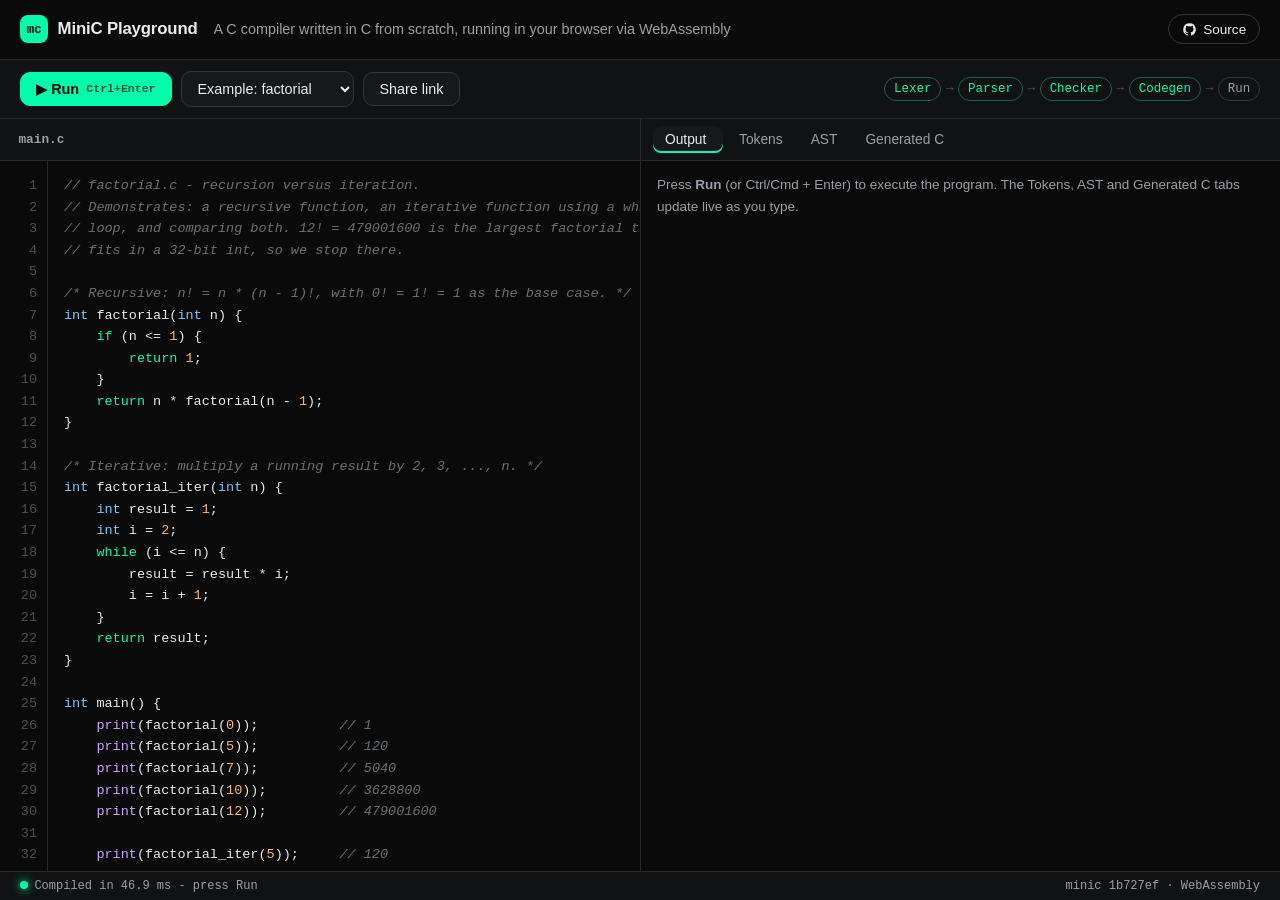
==== commit cef017bc: "MiniC playground: fix mobile overflow, wrap diagnostics Co-Authored-By: Claude Opus 5.5 <noreply@ant" ====
--- a/minic/index.html
+++ b/minic/index.html
@@ -17,7 +17,7 @@
 html,body{margin:0;height:100%;background:var(--bg);color:var(--text);font-family:var(--sans)}
 a{color:inherit}
 button,select{font:inherit;color:inherit}
-.app{display:grid;grid-template-rows:auto auto 1fr auto;height:100vh;height:100dvh}
+.app{display:grid;grid-template-rows:auto auto 1fr auto;grid-template-columns:minmax(0,1fr);height:100vh;height:100dvh}
 
 /* header */
 header{display:flex;align-items:center;gap:1rem;padding:.9rem 1.25rem;border-bottom:1px solid var(--line)}
@@ -38,7 +38,7 @@
 .btn:disabled{opacity:.55;cursor:default}
 .btn kbd{font:600 .72rem var(--mono);opacity:.7}
 select{padding:.5rem .7rem;border-radius:10px;border:1px solid var(--line-2);background:var(--panel-2);cursor:pointer;font-size:.9rem}
-.pipeline{display:flex;align-items:center;gap:.3rem;margin-left:auto;font:500 .78rem var(--mono);color:var(--muted)}
+.pipeline{display:flex;align-items:center;gap:.3rem;margin-left:auto;min-width:0;font:500 .78rem var(--mono);color:var(--muted)}
 .stage{padding:.25rem .55rem;border-radius:999px;border:1px solid var(--line-2);transition:all .2s}
 .stage.ok{border-color:#1f5f4a;color:var(--hi)}
 .stage.bad{border-color:#6b2a2a;color:var(--err);background:#2a1414}
@@ -51,7 +51,7 @@
 .pane + .pane{border-left:1px solid var(--line)}
 .pane-head{display:flex;align-items:center;gap:.25rem;padding:0 .75rem;height:42px;border-bottom:1px solid var(--line);background:var(--panel);flex:none}
 .pane-title{font:600 .8rem var(--mono);color:var(--muted);padding:0 .4rem}
-.tab{padding:.4rem .75rem;border:0;background:none;border-radius:8px;cursor:pointer;color:var(--muted);font-size:.86rem}
+.tab{white-space:nowrap;padding:.4rem .75rem;border:0;background:none;border-radius:8px;cursor:pointer;color:var(--muted);font-size:.86rem}
 .tab:hover{color:var(--text)}
 .tab[aria-selected="true"]{background:var(--panel-2);color:var(--text);box-shadow:inset 0 -2px 0 var(--hi)}
 .tab .count{font:600 .7rem var(--mono);margin-left:.3rem;color:var(--err)}
@@ -69,7 +69,7 @@
 
 /* output */
 .out{flex:1;min-height:0;overflow:auto;margin:0;padding:14px 16px;font:13.5px/1.6 var(--mono);white-space:pre;background:var(--bg)}
-.out .e{color:var(--err)}.out .w{color:var(--warn)}.out .m{color:var(--muted)}.out .okline{color:var(--hi)}
+.out .e,.out .w{white-space:pre-wrap;overflow-wrap:anywhere}.out .e{color:var(--err)}.out .w{color:var(--warn)}.out .m{color:var(--muted)}.out .okline{color:var(--hi)}
 .out .node{color:var(--type)}.out .lbl{color:var(--muted)}
 .tokgrid{display:flex;flex-wrap:wrap;gap:6px;white-space:normal}
 .tok{padding:.2rem .5rem;border-radius:7px;border:1px solid var(--line-2);font:12.5px var(--mono);background:var(--panel)}
@@ -84,10 +84,12 @@
 
 @media (max-width:860px){
   .app{height:auto;min-height:100vh}
-  main{grid-template-columns:1fr}
+  main{grid-template-columns:minmax(0,1fr)}
   .pane + .pane{border-left:0;border-top:1px solid var(--line)}
-  .editor{min-height:340px}
+  .pane-head{overflow-x:auto}
+  .editor{flex:none;height:55vh;min-height:280px}
   .out{min-height:300px}
+  header{padding:.8rem 1rem}.toolbar{padding:.6rem 1rem}
   .tag{display:none}
   .pipeline{margin-left:0;width:100%;overflow-x:auto}
 }
@@ -353,7 +355,7 @@
     while ((m = C_RE.exec(code)) !== null) {
       if (m[0] === "") { C_RE.lastIndex++; continue; }
       html += esc(code.slice(last, m.index));
-      var cls = m[1] ? "c" : m[2] || m[3] ? "s" : m[4] ? "t" : m[5] ? "k" : m[6] ? "f" : m[7] ? "n" : "c";
+      var cls = m[1] ? "c" : m[2] || m[3] ? "s" : m[4] ? "t" : m[5] ? "k" : m[6] ? "f" : m[7] ? "n" : "t";
       html += '<span class="' + cls + '">' + esc(m[0]) + "</span>";
       last = m.index + m[0].length;
     }
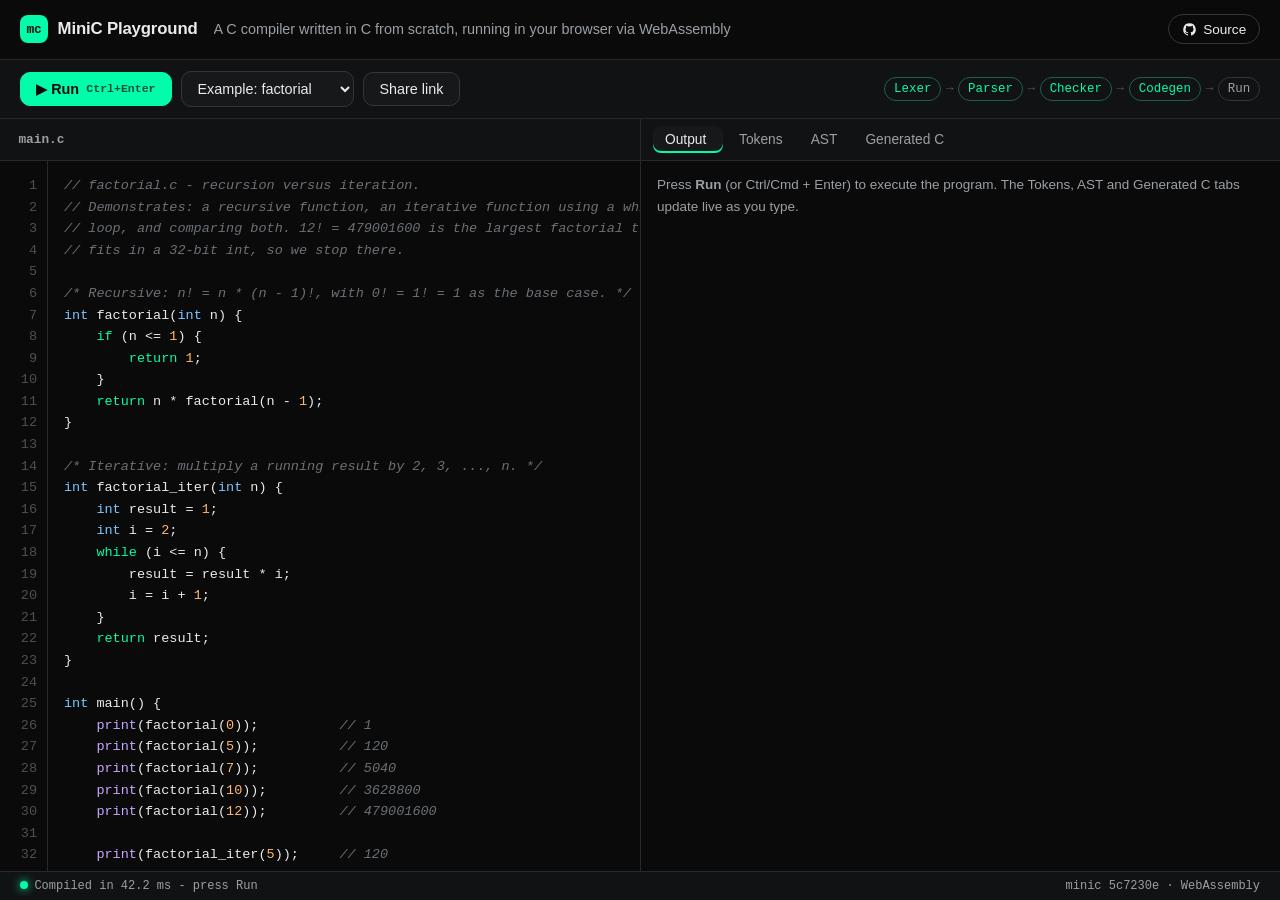
==== commit 6cc15f9a: "MiniC: add 'Try it live' playground link, update playground build Co-Authored-By: Claude Opus 5.5 <n" ====
--- a/minic/index.html
+++ b/minic/index.html
@@ -142,7 +142,7 @@
   <footer>
     <span id="status"><span class="dot"></span>Loading compiler&hellip;</span>
     <span class="grow"></span>
-    <span id="meta">minic 1b727ef &middot; WebAssembly</span>
+    <span id="meta">minic 5c7230e &middot; WebAssembly</span>
   </footer>
 </div>
 
